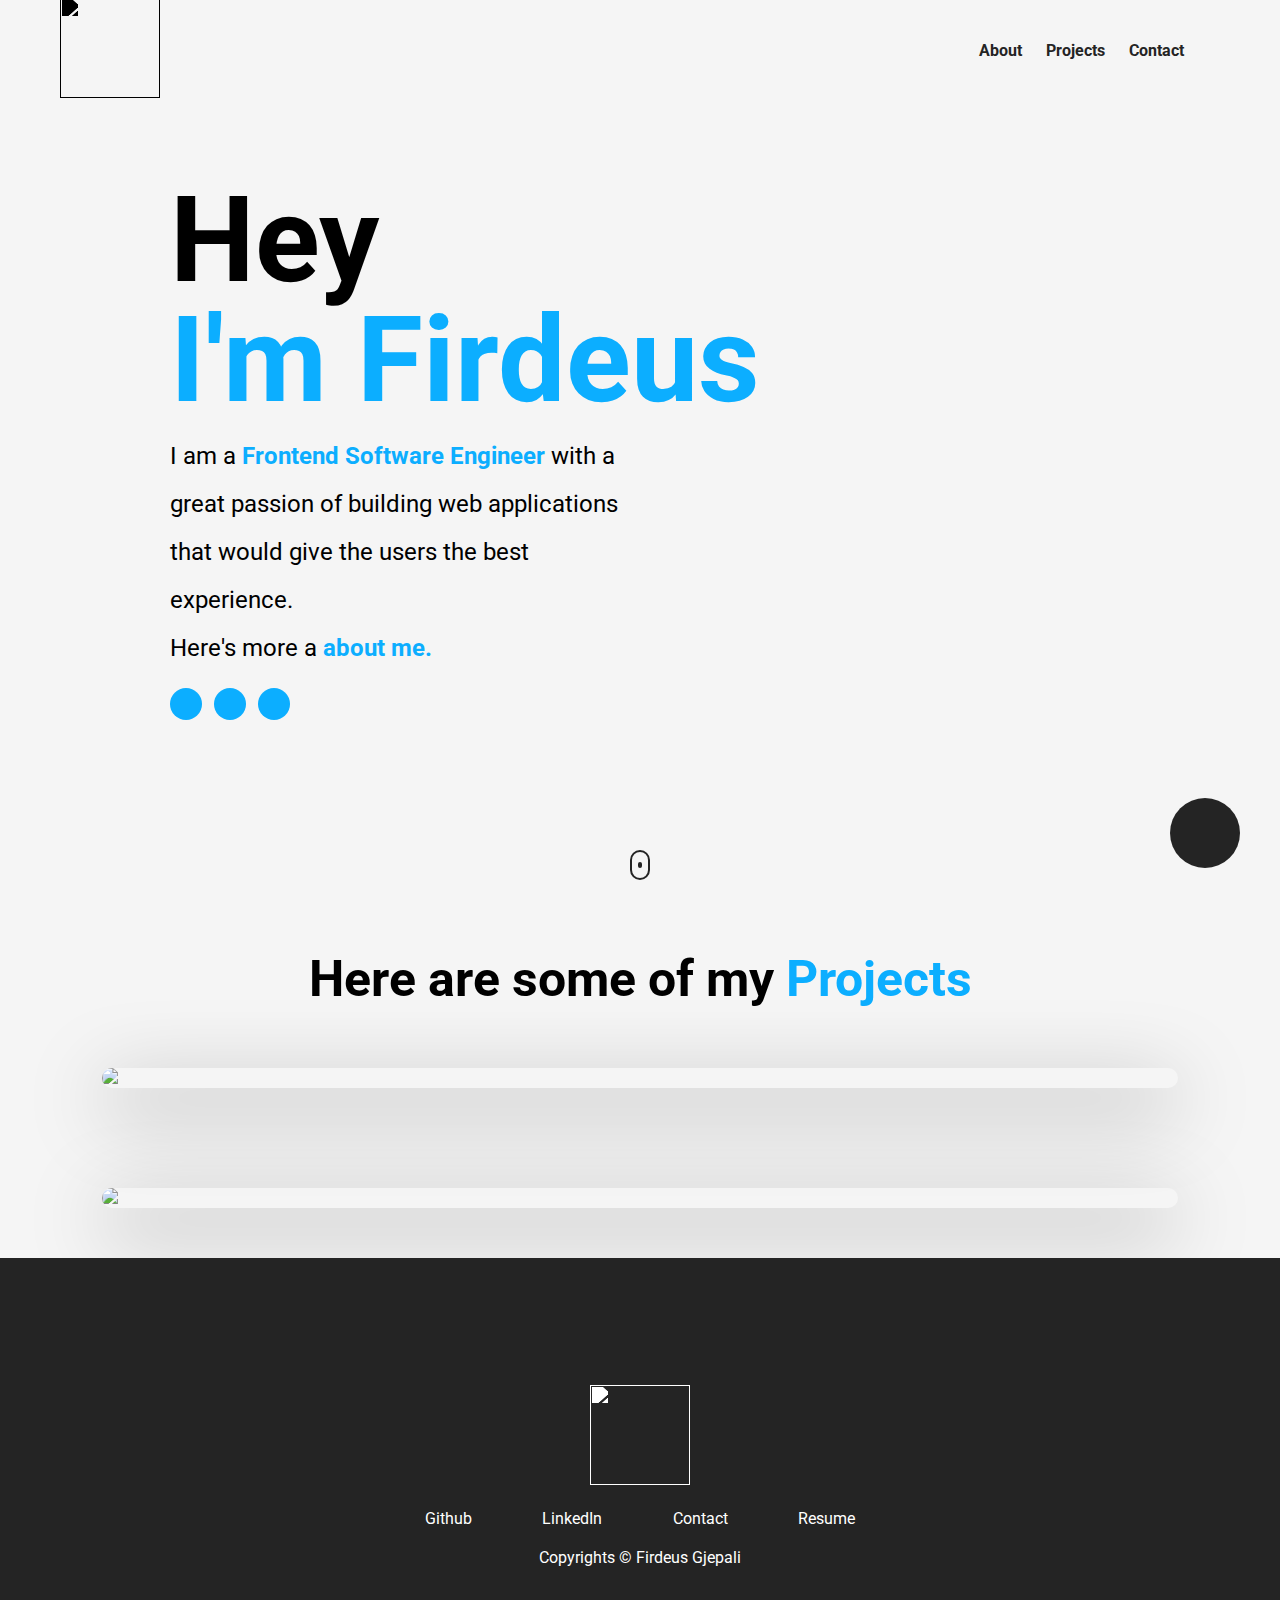
==== Portfolio/portfolio.html @ 4539fea4 "first commit" ====
<!DOCTYPE html>
<html lang="en">
  <head>
    <meta charset="UTF-8" />
    <meta http-equiv="X-UA-Compatible" content="IE=edge" />
    <meta name="viewport" content="width=device-width, initial-scale=1.0" />
    <title>Firdeus Gjepali</title>
    <link rel="stylesheet" href="styles.css" />
       <script src="https://kit.fontawesome.com/c8e4d183c2.js"></script>
        <script src="index.js"></script>
       <script type="text/javascript"
        src="https://cdn.jsdelivr.net/npm/@emailjs/browser@3/dist/email.min.js">
        </script>
        <script type="text/javascript">
        (function(){
        emailjs.init("X4Mi8L9q9HTYDrE3U");
       })();
</script>
  </head>
  <body>
    <section id="landing-page">
      <nav>
        <figure>
          <img src="/assets2/theLogo.png" class="personal__logo" />
        </figure>
        <ul class="nav__link--list">
          <li class="nav__link">
            <a
              href="#"
              class="nav__link--anchor link__hover-effect link__hover-effect-black"
              onclick="toggleModal()"
              >About</a
            >
          </li>
          <li class="nav__link">
            <a
              href="#projects"
              class="nav__link--anchor link__hover-effect link__hover-effect-black"
              >Projects</a
            >
          </li>
          <li class="nav__link">
            <a
              href="#"
              class="nav__link--anchor link__hover-effect link__hover-effect-black"
              onclick="toggleModal()">Contact</a
            >
          </li>
          <li class="nav__link click" onclick="toggleContrast()">
            <i class="fas fa-adjust"></i>
          </li>
        </ul>
      </nav>
      <header class="header">
        <div class="header__content">
          <h1 class="title">Hey <br>
          <span class="color">I'm Firdeus</span></h1>
          <p class="header__para">
            I am a <b class="color">Frontend Software Engineer</b> with a great
            passion of building web applications that would give the users the
            best experience. <br />
            Here's more a <a href="#"><b class="color click" onclick="toggleModal()">about me.</b></a>
          </p>
          <div class="social__list">
            <a href="#" target="_blank" class="social__link click">
              <i class="fab fa-linkedin-in"></i>
            </a>
            <a href="" target="_blank" class="social__link click">
              <i class="fab fa-github"></i>
            </a>
            <a href="" target="_blank" class="social__link click">
              <i class="fas fa-file-pdf"></i>
            </a>
          </div>
        </div>
      </header>
      <a href="#">
        <button class="mail__btn click" onclick="toggleModal()">
          <i class="fas fa-envelope"></i>
        </button>
      </a>
        <a href="#projects" class="scroll">
          <div class="scroll__icon click"></div>
        </a>
      <div class="modal">
        <div class="modal__half modal__about">
          <h3 class="modal__title modal__title--about">Here's a bit <span class="color">about me</span></h3>
          <h4 class="modal__sub-title modal__sub-title--about">Frontend Software Engineer</h4>
          <p class="modal__para">
            I'm a 18 year-old <span class="color">frontend software engineer</span> with a strong passion
            of building websites that would give the users their <span class="color">best experience</span>
          </p>
          <div class="modal__languages">
            <figure class="modal__language">
              <img src="https://upload.wikimedia.org/wikipedia/commons/thumb/3/38/HTML5_Badge.svg/240px-HTML5_Badge.svg.png" class="modal__language--img" alt="">
              <span class="language__name">HTML</span>
            </figure>
            <figure class="modal__language">
              <img src="https://upload.wikimedia.org/wikipedia/commons/6/6a/JavaScript-logo.png" class="modal__language--img" alt="">
              <span class="language__name">JavaScript</span>
            </figure>
            <figure class="modal__language">
              <img src="https://cdn.iconscout.com/icon/free/png-256/css-131-722685.png" class="modal__language--img" alt="">
              <span class="language__name">CSS</span>
            </figure>
            <figure class="modal__language">
              <img src="https://cdn.iconscout.com/icon/free/png-256/react-3-1175109.png" class="modal__language--img" alt="">
              <span class="language__name">React</span>
            </figure>
          </div>
        </div>
        <div class="modal__half modal__contact">
        <i class="fas fa-times modal__exit click" onclick="toggleModal()"></i>
          <h3 class="modal__title modal__title--contact">
            Let's have a chat!
          </h3>
          <h3 class="modal__title modal__title--contact modal__sub-title">
            I'm open to new opportunities.
          </h3>
          <form id="contact__form" onsubmit="contact(event)">
            <div class="form__item">
              <label class="form__item--label">Name</label>
              <input name="user_name" type="text" class="input" required></input>
            </div>
            <div class="form__item">
              <label class="form__item--label">Email</label>
              <input name="user_email" type="email" class="input" required></input>
            </div>
            <div class="form__item">
              <label class="form__item--label">Message</label>
              <textarea name="message" type="text" class="input" required></textarea>
            </div>
            <button id="contact__submit" class="form__submit">
              Send it my way
            </button>
          </form>
          <div class="modal__overlay modal__overlay--loading">
            <i class="fas fa-spinner"></i>
          </div>
          <div class="modal__overlay modal__overlay--success">
            Thanks for the message! Looking forward to speaking to you soon.
          </div>
        </div>
      </div>
    </section>
    <section id="projects">
      <div class="container">
        <div class="row">
          <h1 class="section__title">
            Here are some of my <span class="color">Projects</span>
          </h1>
          <ul class="project__list">
            <li class="project">
              <div class="project__wrapper">
                <img src="/assets2/blinker mockup.png" class="project__img" />
                <div class="project__wrapper--bg"></div>
                <div class="project__description">
                  <h3 class="project__description--title">
                    Car Sales Projects
                  </h3>
                  <h4 class="project__description--sub-title">
                    HTML, CSS, Javascript, Vue, Vuex
                  </h4>
                  <p class="project__description--para">
                    Lorem ipsum dolor sit amet consectetur adipisicing elit.
                    Tempore minus dolores sunt officia provident sed at ab
                    tempora, eos ipsum iure, soluta suscipit nesciunt incidunt
                    laboriosam voluptate fugiat deserunt iusto?
                  </p>
                  <div class="project__description--links">
                    <a href="#" class="project__description--link">
                      <i class="fab fa-github"></i>
                    </a>
                    <a href="#" class="project__description--link">
                      <i class="fas fa-link"></i>
                    </a>
                  </div>
                </div>
              </div>
            </li>
          </ul>
        </div>
      </div>
    </section>
    <section id="projects">
      <div class="container">
        <div class="row">
          <ul class="project__list">
            <li class="project">
              <div class="project__wrapper">
                <img src="/assets2/blinker mockup.png" class="project__img" />
                <div class="project__wrapper--bg"></div>
                <div class="project__description">
                  <h3 class="project__description--title">
                    Car Sales Projects
                  </h3>
                  <h4 class="project__description--sub-title">
                    HTML, CSS, Javascript, Vue, Vuex
                  </h4>
                  <p class="project__description--para">
                    Lorem ipsum dolor sit amet consectetur adipisicing elit.
                    Tempore minus dolores sunt officia provident sed at ab
                    tempora, eos ipsum iure, soluta suscipit nesciunt incidunt
                    laboriosam voluptate fugiat deserunt iusto?
                  </p>
                  <div class="project__description--links">
                    <a href="#" class="project__description--link">
                      <i class="fab fa-github"></i>
                    </a>
                    <a href="#" class="project__description--link">
                      <i class="fas fa-link"></i>
                    </a>
                  </div>
                </div>
              </div>
            </li>
          </ul>
        </div>
      </div>
    </section>
    <footer>
      <div class="container">
        <div class="row footer__row">
          <figure>
            <img src="/assets2/theLogo.png" class="footer__logo--img personal__logo" />
          </figure>
          <div class="footer__social--list">
            <a
              href=""
              class="footer__social--link link__hover-effect link__hover-effect--white"
            >
              Github
            </a>
            <a
              href=""
              class="footer__social--link link__hover-effect link__hover-effect--white"
            >
              LinkedIn
            </a>
            <a
              href="#"
              class="footer__social--link link__hover-effect link__hover-effect--white"
              onclick="toggleModal()"
              >
              Contact
            </a>
            <a
              href=""
              class="footer__social--link link__hover-effect link__hover-effect--white"
            >
              Resume
            </a>
          </div>
          <div class="footer__copyright">Copyrights © Firdeus Gjepali</div>
        </div>
      </div>
    </footer>
  </body>
</html>
---- Portfolio/styles.css ----
@import url('https://fonts.googleapis.com/css2?family=Roboto:wght@400;500;700&display=swap');
*{
    margin:0;
    padding:0;
    box-sizing: border-box;
    font-family: 'Roboto', sans-serif;
    scroll-behavior: smooth;
}
.personal__logo{
    width: 100px;
    height: 100px;
    filter:brightness(0%);
}
a{
    text-decoration: none;
}
nav{
    display: flex;
    justify-content: space-between;
    align-items: center;
    width:100%;
    max-width: 1200px;
    margin: 0 auto;
    height: 100px;
    padding: 0 20px;
}
li{
    list-style-type:none;
}
section{
    background-color: rgb(245, 245, 245);
    transition: all 300ms ease;
}
input, textarea{
    width:100%;
    background-color: #242424;
    color: #fff;
    outline: none;
    border: 3px solid #c0c4cc;
    border-top: none;
    border-left: none;
    border-right: none;
    height: 40px;
    transition: all 300ms ease;
}
input:hover, textarea:hover {
    border-color: #dcdfe6;
}
input:focus, textarea:focus{
    border-color: #0caeff;;
}
textarea{
    resize: vertical;
    height: 100px;
    margin-top: 8px;
}
label{
    font-size: 14px;
    font-weight: bold;
}
.form__item{
    margin-bottom: 20px;
}
.modal{
    position:absolute;
    top: 50%;
    left: 50%;
    transform: translate(-50%, -50%);
    width: 90%;
    max-width: 1100px;
    height:700px;
    border-radius: 20px;
    overflow: hidden;
    display: flex;
    visibility: hidden;
    z-index:-1;
    transition: visibility 1s, z-index 1s, box-shadow 0.5s ease;
}
.modal--open .modal{
    z-index: 60;
    box-shadow: 0 20px 80px 0 rgba(0, 0, 0, 0.5);
    visibility: visible;
}
.modal__half{
    width: 50%;
    padding: 40px 72px;
    display: flex;
    flex-direction: column;
    justify-content: center;
    position: relative;
    transition: all 300ms ease-in;
}
.modal__about{
    background-color: rgb(245, 245, 245);
    transform: translateX(-110%);
}
.modal--open .modal__about,
.modal--open .modal__contact{
    transform: translateX(0%)
}
.modal__languages{
    display: flex;
    flex-wrap: wrap;
}
.modal__language{
    width:25%;
    padding: 16px;
    position: relative;
    display: flex;
    flex-direction: column;
    align-items: center;
    transition: all 300ms ease;
}
.modal__language:hover .language__name{
    transform: scale(1);
}
.modal__language:hover{
    filter: brightness(80%);
    transform: scale(0.9);
}
.language__name {
    position: absolute;
    bottom: -10px;
    transform: scale(0);
    transition: all 300ms ease;
}
.modal__language--img{
    width: 100%;
}
.modal__contact{
    background-color: #242424;
    color: white;
    transform: translateX(110%);
}
.modal__title{
    font-size: 26px;
}
.modal__sub-title{
    margin:12px 0 24px 0;
    font-size: 14px;
}
.modal__para{
    margin-bottom: 12px;
    line-height: 1.8;
}
.modal__overlay--loading{
    background-color: #242424;
    font-size: 80px;
}
.modal__overlay{
    position: absolute;
    top: 0;
    left: 0;
    width: 100%;
    height: 100%;
    display: none;
    align-items: center;
    justify-content: center;
    z-index: -1;
}
.modal__overlay--success{
    background-color: #4bb542;
    font-size: 40px;
    font-weight: 700;
    text-align: center;
    padding:28px;
}
.modal__overlay--visible{
    z-index: 1;
    display: flex;
}
.fa-spinner{
  animation: spinner 750ms infinite linear;
}
@keyframes spinner {
    0% {
        transform:rotate(0deg);
    }
    100% {
        transform:rotate(360deg);
    }
}
.modal__exit{
    position: absolute;
    top: 30px;
    right: 40px;
    color: white;
    font-size: 36px;
    z-index: 100;
}
.form__submit{
    background-color: #0caeff;
    border: 2px solid #0caeff;
    color: white;
    font-weight: 700;
    max-width: 240px;
    width: 100%;
    padding: 12px 24px;
    font-size: 20px;
    transition: all 300ms ease;
}
.form__submit:hover{
    border-color: white;
    background-color: transparent;
}
.form__submit:active{
    border-color: #0caeff;
    color: #0caeff;
}
.container {
    padding: 50px 0;
    width: 100%;
}
.row{
    width:100%;
    max-width: 1100px;
    margin: 0 auto;
    padding: 0 12px;
}
button{
    cursor:pointer;
}
.title{
    font-size: 120px;
    margin-bottom:12px;
    text-align: left;
    line-height: 1;
}
.color {
    color: #0caeff;
}
p{
    line-height: 1.5;
    font-size: 16px;
}
.link__hover-effect{
    position: relative;
}
.link__hover-effect:after{
    content: "";
    position: absolute;
    bottom: -3px;
    height: 3px;
    width:0;
    right: 0;
    background-color: black;
    transition: all 300ms ease;
}
.link__hover-effect--white:after{
    background-color: #fff;
}
.link__hover-effect--black:after{
    background-color: #242424;
}
.link__hover-effect:hover:after{
    left: 0;
    width: 100%;
}
nav,
.scroll,
.header{
    opacity: 1;
    visibility: visible;
    transition: all 400ms 400ms ease-in;
}
.modal--open nav,
.modal--open .scroll,
.modal--open .header{
    opacity: 0;
    visibility: hidden;
    transition:all 400ms ease-out;
}
#landing-page{
    min-height: 100vh;
}
.dark-theme .title,
.dark-theme .section__title,
.dark-theme .section__sub-title,
.dark-theme .nav__link--anchor,
.dark-theme .fa-adjust,
.dark-theme .header__para{
    color: white;
}
.dark-theme section {
    background-color: #242424;
}
.dark-theme .personal__logo{
    filter:brightness(0%) invert(1);
}
.dark-theme .scroll__icon {
    border-color: white;
}
.dark-theme .scroll__icon:after,
.dark-theme .link__hover-effect-black:after {
    background-color: white;
}
.dark-theme .mail__btn {
    background-color: white;
    color: #242424;
    animation: whitePulse 1000ms infinite alternate-reverse;
}
.click{
    transition:all 300ms ease;
    cursor: pointer;
}
.click:hover{
    transform: scale(1.1);
}
.click:active{
    transform:scale(0.9);
}
.header{
    position: absolute;
    top:50%;
    left:50%;
    transform: translate(-50%, -50%);
    width:100%;
    max-width: 1000px;
    padding: 0 30px;
}
.header__para{
    font-size: 24px;
    line-height: 2;
    max-width: 450px;
}
.social__list{
    margin-top: 16px;
    display:flex;
}
.social__link{
    background-color: #0caeff;
    color: white;
    padding: 6px;
    width: 32px;
    height: 32px;
    font-size: 14px;
    margin-right: 12px;
    display: flex;
    justify-content: center;
    border-radius: 50%;
    align-items: center;
}
.mail__btn{
    width: 70px;
    height: 70px;
    font-size: 32px;
    border-radius: 50%;
    border: none;
    background-color: #242424;
    color: white;
    position: absolute;
    bottom: 32px;
    right: 40px;
    z-index: 101;
    position:fixed;
    animation: pulse 1000ms infinite alternate-reverse;
}
@keyframes pulse {
    0% {
        box-shadow: 0px 0px 20px rgb(0, 0, 0); 
    }
    100% {
        box-shadow: 0px 0px 0px rgba(0, 0, 0);
    }
}
@keyframes whitePulse {
    0% {
        box-shadow: 0px 0px 20px rgb(255, 255, 255); 
    }
    100% {
        box-shadow: 0px 0px 0px rgb(255, 255, 255);
    }
}
.scroll{
    position: absolute;
    bottom:20px;
    left:50%;
    transform: translateX(-50%);
}
.scroll__icon{
    width: 20px;
    height: 30px;
    border: 2px solid #242424;
    border-radius: 24px;
    display:flex;
    justify-content: center;
    align-items: center;
}
.scroll__icon:after{
    content: "";
    background-color: #242424;
    width: 4px;
    height: 6px;
    border-radius: 2px;
    animation: scroll 1000ms infinite alternate-reverse;
}
@keyframes scroll {
    0%{
        transform: translateY(3px);
    }
    100%{
        transform: translateY(-3px);
    }
}
.nav__link--list{
    display: flex;
}
.nav__link{
    margin:0 12px;
}
.nav__link--anchor{
    font-size:16px;
    color: #242424;
    font-weight: 700;
}
.fa-adjust{
    font-size:20px;
}
.secion__title{
    align-items: center;
    font-size: 48px;
    margin-bottom: 60px;
}
.project__img{
    width:100%;
    transition: all 400ms ease;
}
.project__wrapper:hover .project__description{
    opacity: 1;
    transform: translateY(-50%);
}
.project__wrapper:hover .project__img{
    transform: scale(1.07);
    filter:blur(5px);
}
.project__wrapper{
    position: relative;
    border-radius: 20px;
    box-shadow: 0 20px 80px rgba(0, 0, 0, 0.4);
    overflow:hidden;
}
.section__title{
    text-align: center;
    justify-content: center;
    margin-bottom: 60px;
    font-size: 50px;
}
.project__description{
    position:absolute;
    top: 50%;
    left: 90px;
    transform: translateY(-100%);
    transition: opacity 300ms, transform 450ms ease;
    opacity:0;
    color:white;
    max-width: 550px;
}
.project__wrapper:hover .project__wrapper--bg{
    opacity:0.7;
}
.project__wrapper--bg{
    position: absolute;
    top: 0;
    left: 0;
    width: 100%;
    height: 100%;
    background-color: #1c1d25;
    opacity: 0;
    transition: all 450ms ease;
}
.project__description--title{
    font-size:40px;
}
.project__description--sub-title{
    margin-top:8px;
}
.project__description--link{
    color:white;
    font-size: 20px;
    margin-right: 16px;
}
.project__description--para{
    margin: 16px 0;
}
footer{
    background-color: #242424;
    display:flex;
    padding:6% 0;
    position: relative;
}
.footer__row{
    display: flex;
    flex-direction: column;
    align-items: center;
}
.footer__logo--img{
    width:100px;
    height:100px;
    filter:brightness(0%) invert(1)
}
.footer__social--list{
    width:100%;
    display:flex;
    justify-content: space-around;
    max-width:500px;
    margin:20px 0;
}
.footer__social--link,
.footer__copyright{
    color:white;
}
/* Small phones, tablets, large smart phones*/
@media (max-width: 768px){
    .title{
        font-size: 80px;
    }
    .header__para {
        font-size: 20px;
    }
    .modal {
        top: 0;
        left: 0;
        height: auto;
        transform: none;
        width: 100%;
        flex-direction: column-reverse;
        border-radius: 0;
    }
    .modal__half {
        width: 100%;
    }
}
/*Small phones*/
@media (max-width: 480px){
    .title{
        font-size:52px;
    }
    .header__para{
        font-size: 18px;
    }
    .nav__link:first-child{
        display:none;
    }
    .project__description--para {
        display:none;
    }
    .project__description{
        left: 0;
        padding: 0;
        width: 100%;
        text-align: center;
    }
    .project__description--sub-title{
        margin-bottom: 8px;
    }
    .modal__half{
        padding: 40px;
    }
}
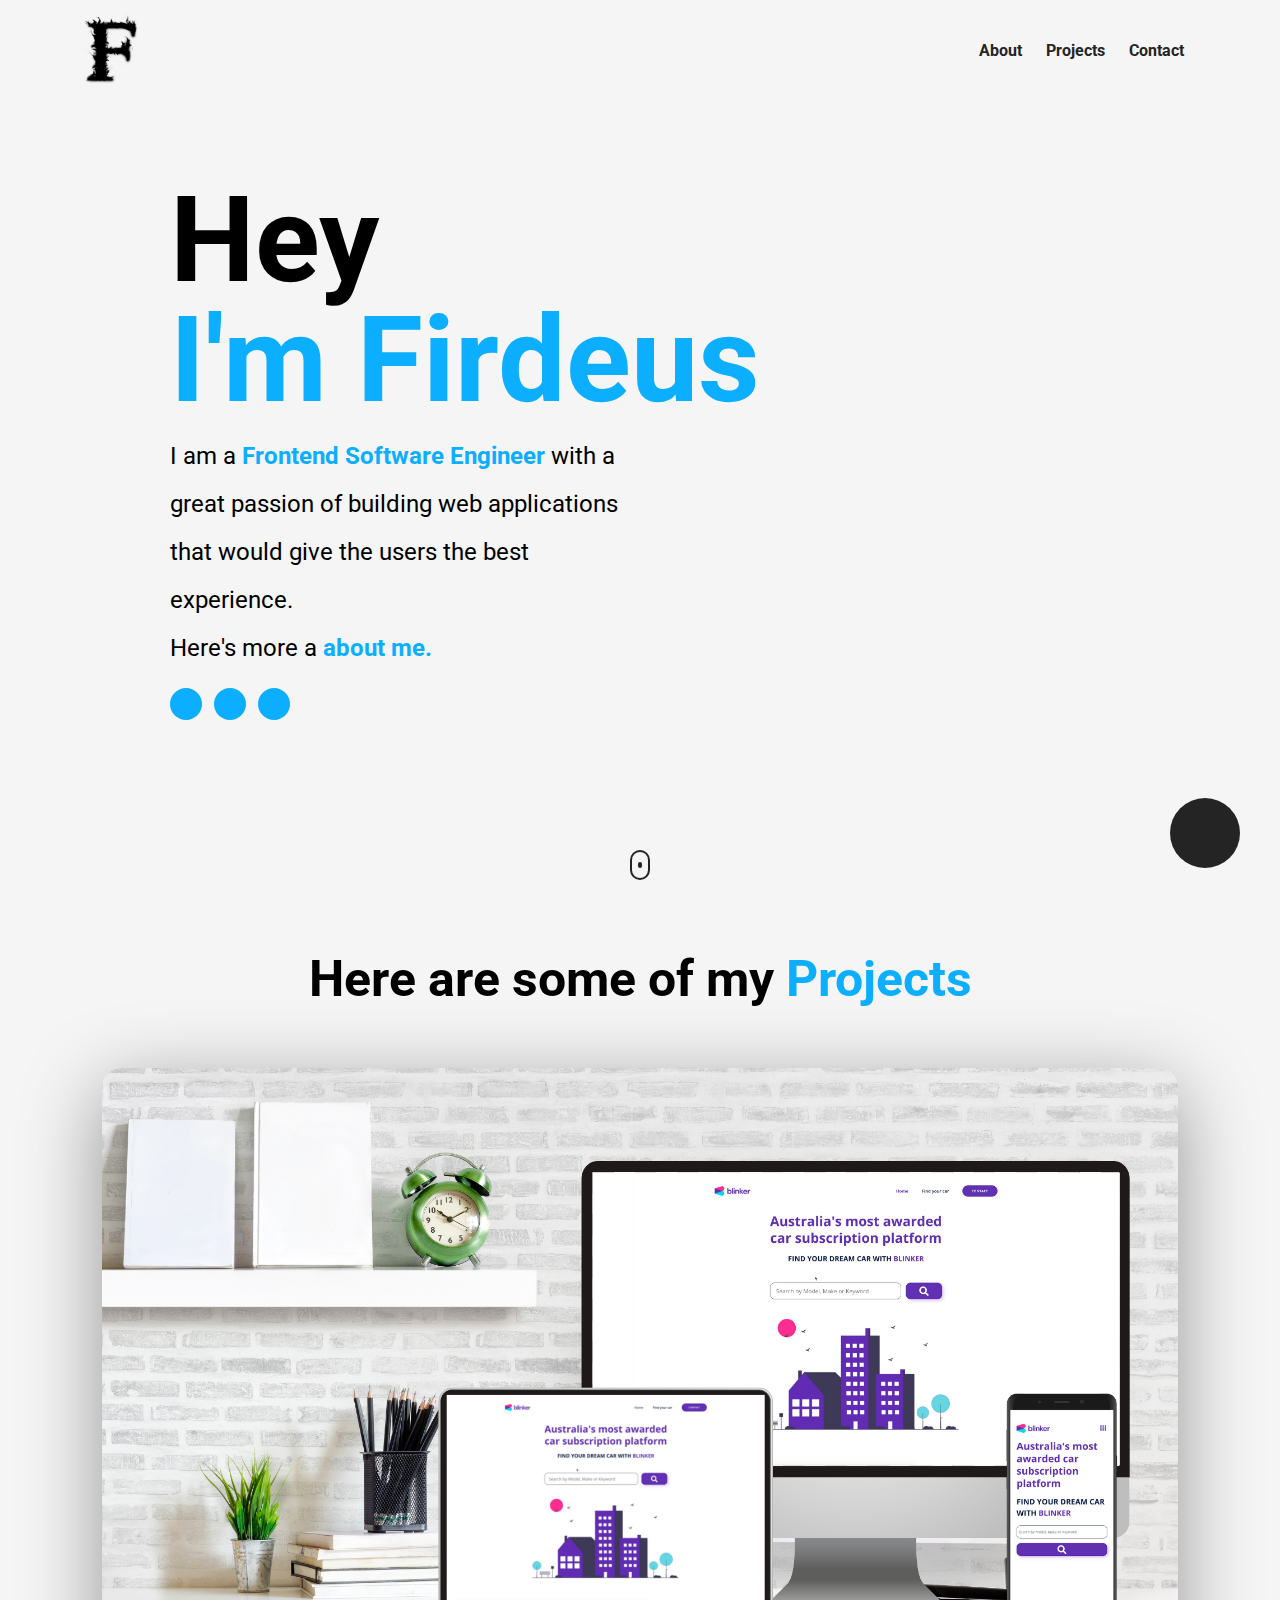
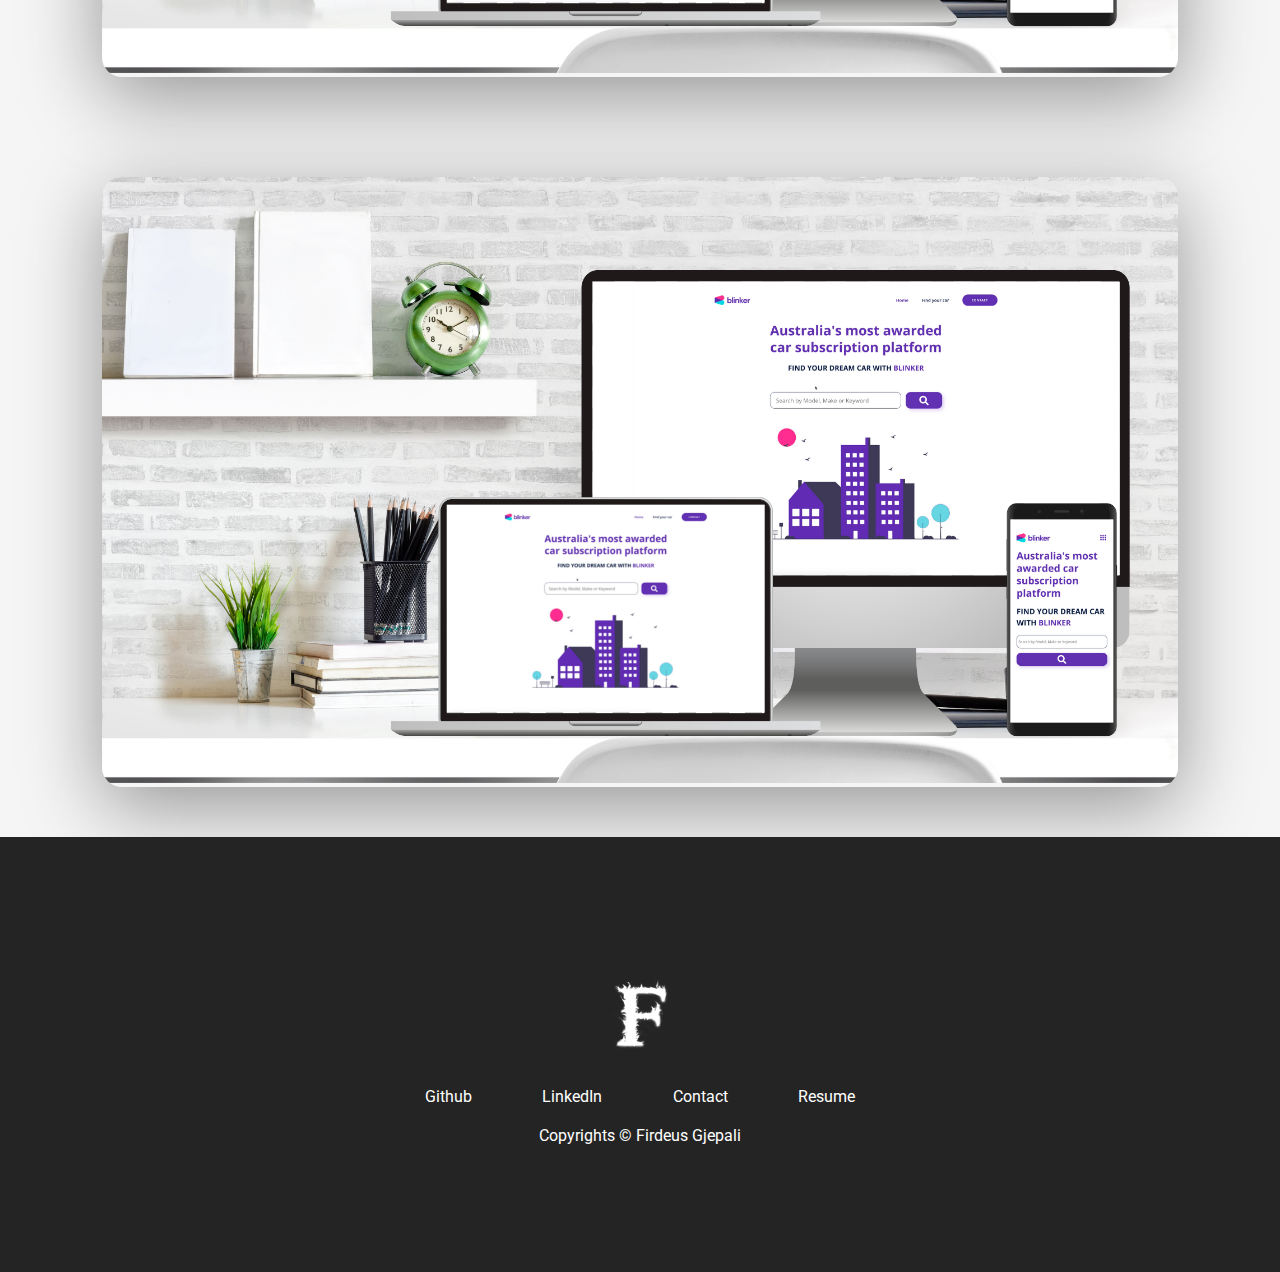
==== commit 31280972: "Made some changes" ====
--- a/Portfolio/portfolio.html
+++ b/Portfolio/portfolio.html
@@ -21,7 +21,7 @@
     <section id="landing-page">
       <nav>
         <figure>
-          <img src="/assets2/theLogo.png" class="personal__logo" />
+          <img src="./assets2/theLogo.png" class="personal__logo" />
         </figure>
         <ul class="nav__link--list">
           <li class="nav__link">
@@ -152,7 +152,7 @@
           <ul class="project__list">
             <li class="project">
               <div class="project__wrapper">
-                <img src="/assets2/blinker mockup.png" class="project__img" />
+                <img src="./assets2/blinker mockup.png" class="project__img" />
                 <div class="project__wrapper--bg"></div>
                 <div class="project__description">
                   <h3 class="project__description--title">
@@ -188,7 +188,7 @@
           <ul class="project__list">
             <li class="project">
               <div class="project__wrapper">
-                <img src="/assets2/blinker mockup.png" class="project__img" />
+                <img src="./assets2/blinker mockup.png" class="project__img" />
                 <div class="project__wrapper--bg"></div>
                 <div class="project__description">
                   <h3 class="project__description--title">
@@ -222,7 +222,7 @@
       <div class="container">
         <div class="row footer__row">
           <figure>
-            <img src="/assets2/theLogo.png" class="footer__logo--img personal__logo" />
+            <img src="./assets2/theLogo.png" class="footer__logo--img personal__logo" />
           </figure>
           <div class="footer__social--list">
             <a
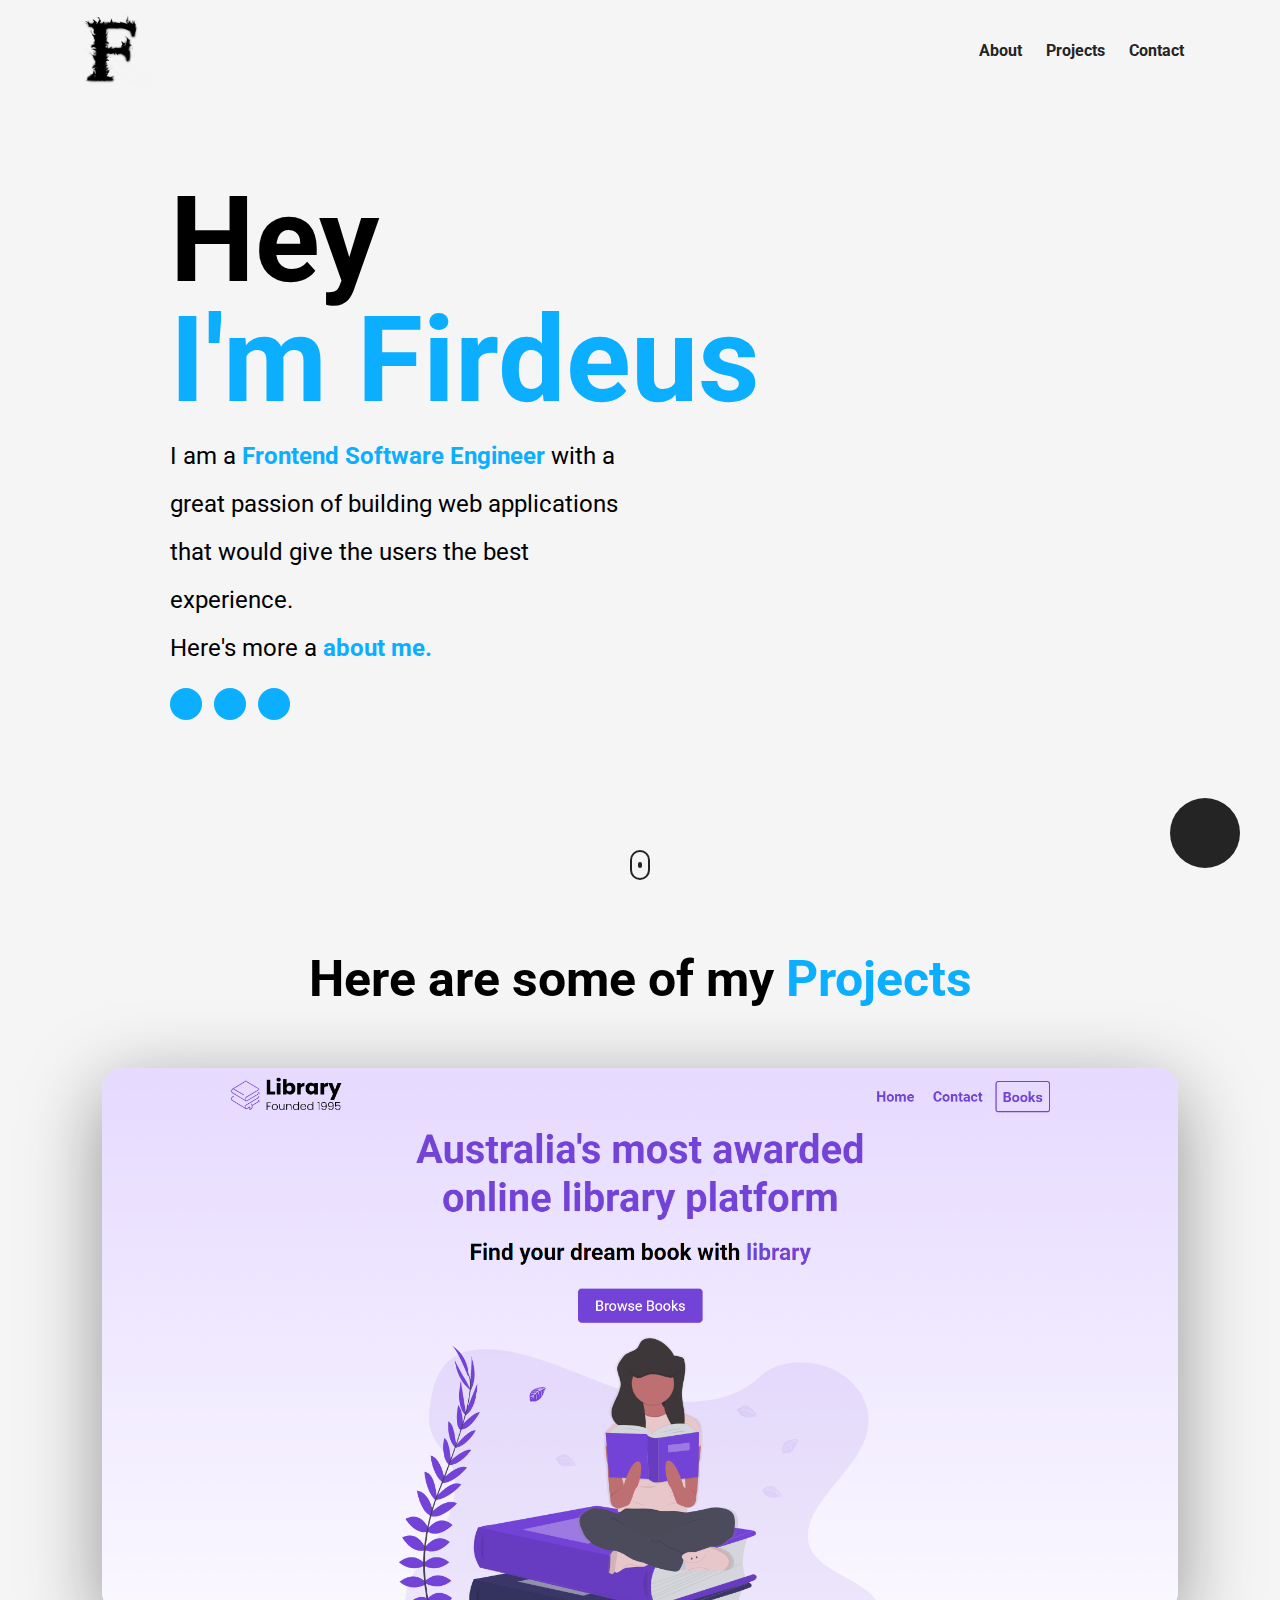
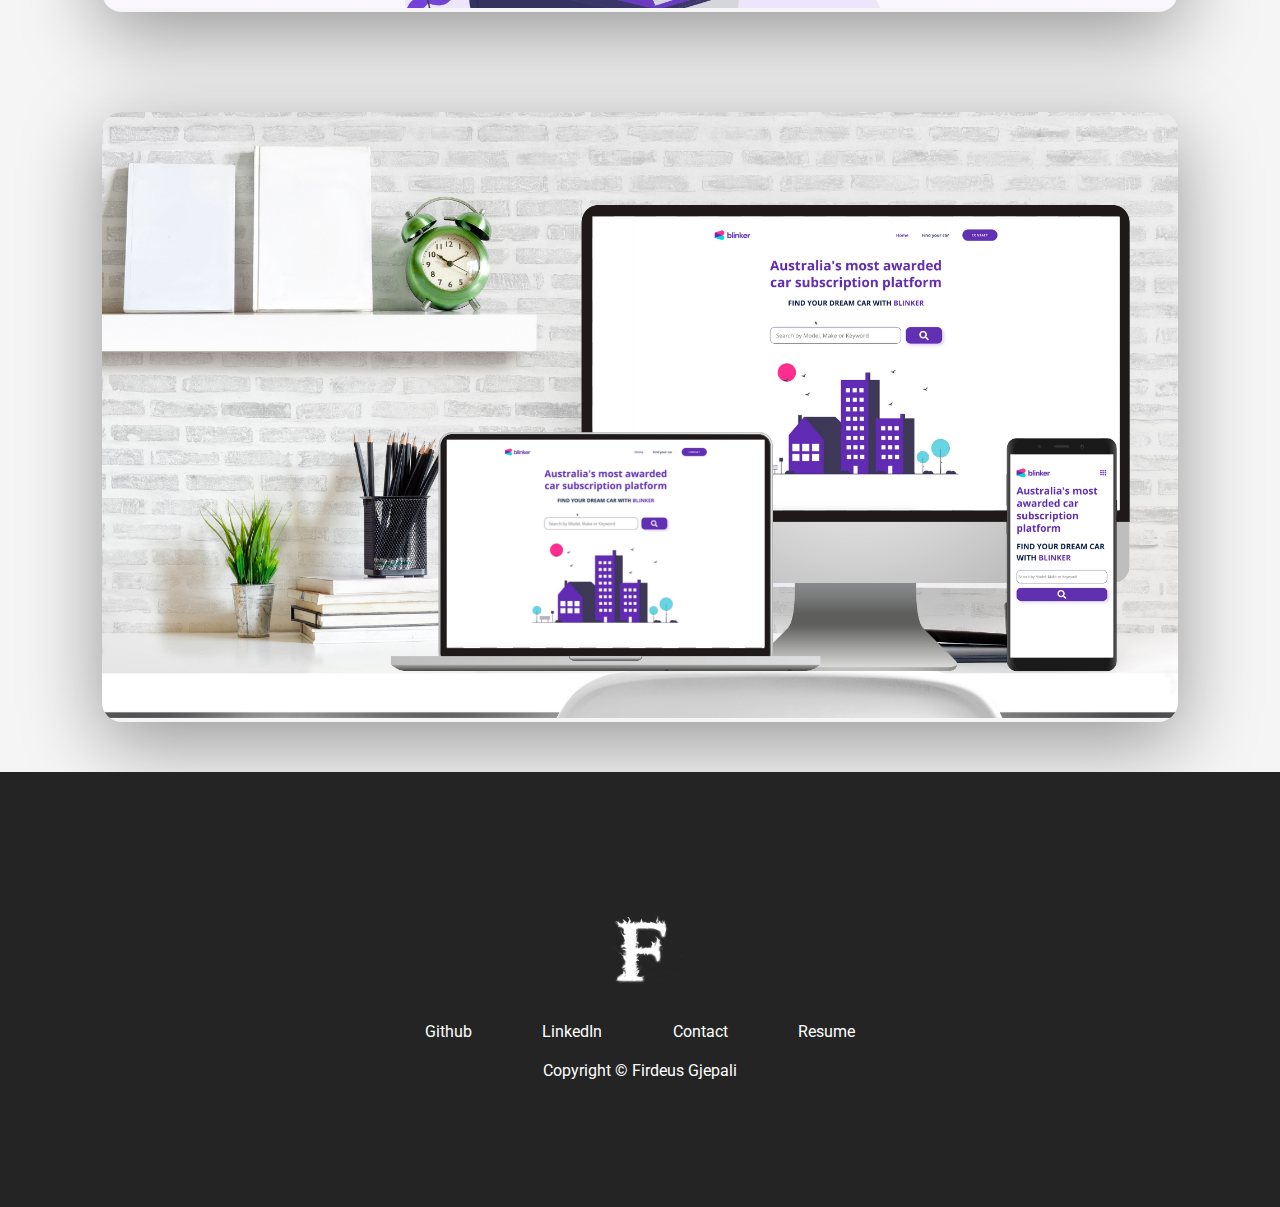
==== commit f8b18a89: "more changes" ====
--- a/Portfolio/portfolio.html
+++ b/Portfolio/portfolio.html
@@ -152,20 +152,17 @@
           <ul class="project__list">
             <li class="project">
               <div class="project__wrapper">
-                <img src="./assets2/blinker mockup.png" class="project__img" />
+                <img src="./assets2/ecommerceLink.png" class="project__img" />
                 <div class="project__wrapper--bg"></div>
                 <div class="project__description">
                   <h3 class="project__description--title">
-                    Car Sales Projects
+                    E-Commerce Project
                   </h3>
                   <h4 class="project__description--sub-title">
-                    HTML, CSS, Javascript, Vue, Vuex
+                    HTML, CSS
                   </h4>
                   <p class="project__description--para">
-                    Lorem ipsum dolor sit amet consectetur adipisicing elit.
-                    Tempore minus dolores sunt officia provident sed at ab
-                    tempora, eos ipsum iure, soluta suscipit nesciunt incidunt
-                    laboriosam voluptate fugiat deserunt iusto?
+                    This is a little E-Commerce project I made
                   </p>
                   <div class="project__description--links">
                     <a href="#" class="project__description--link">
@@ -251,7 +248,7 @@
               Resume
             </a>
           </div>
-          <div class="footer__copyright">Copyrights © Firdeus Gjepali</div>
+          <div class="footer__copyright">Copyright © Firdeus Gjepali</div>
         </div>
       </div>
     </footer>
